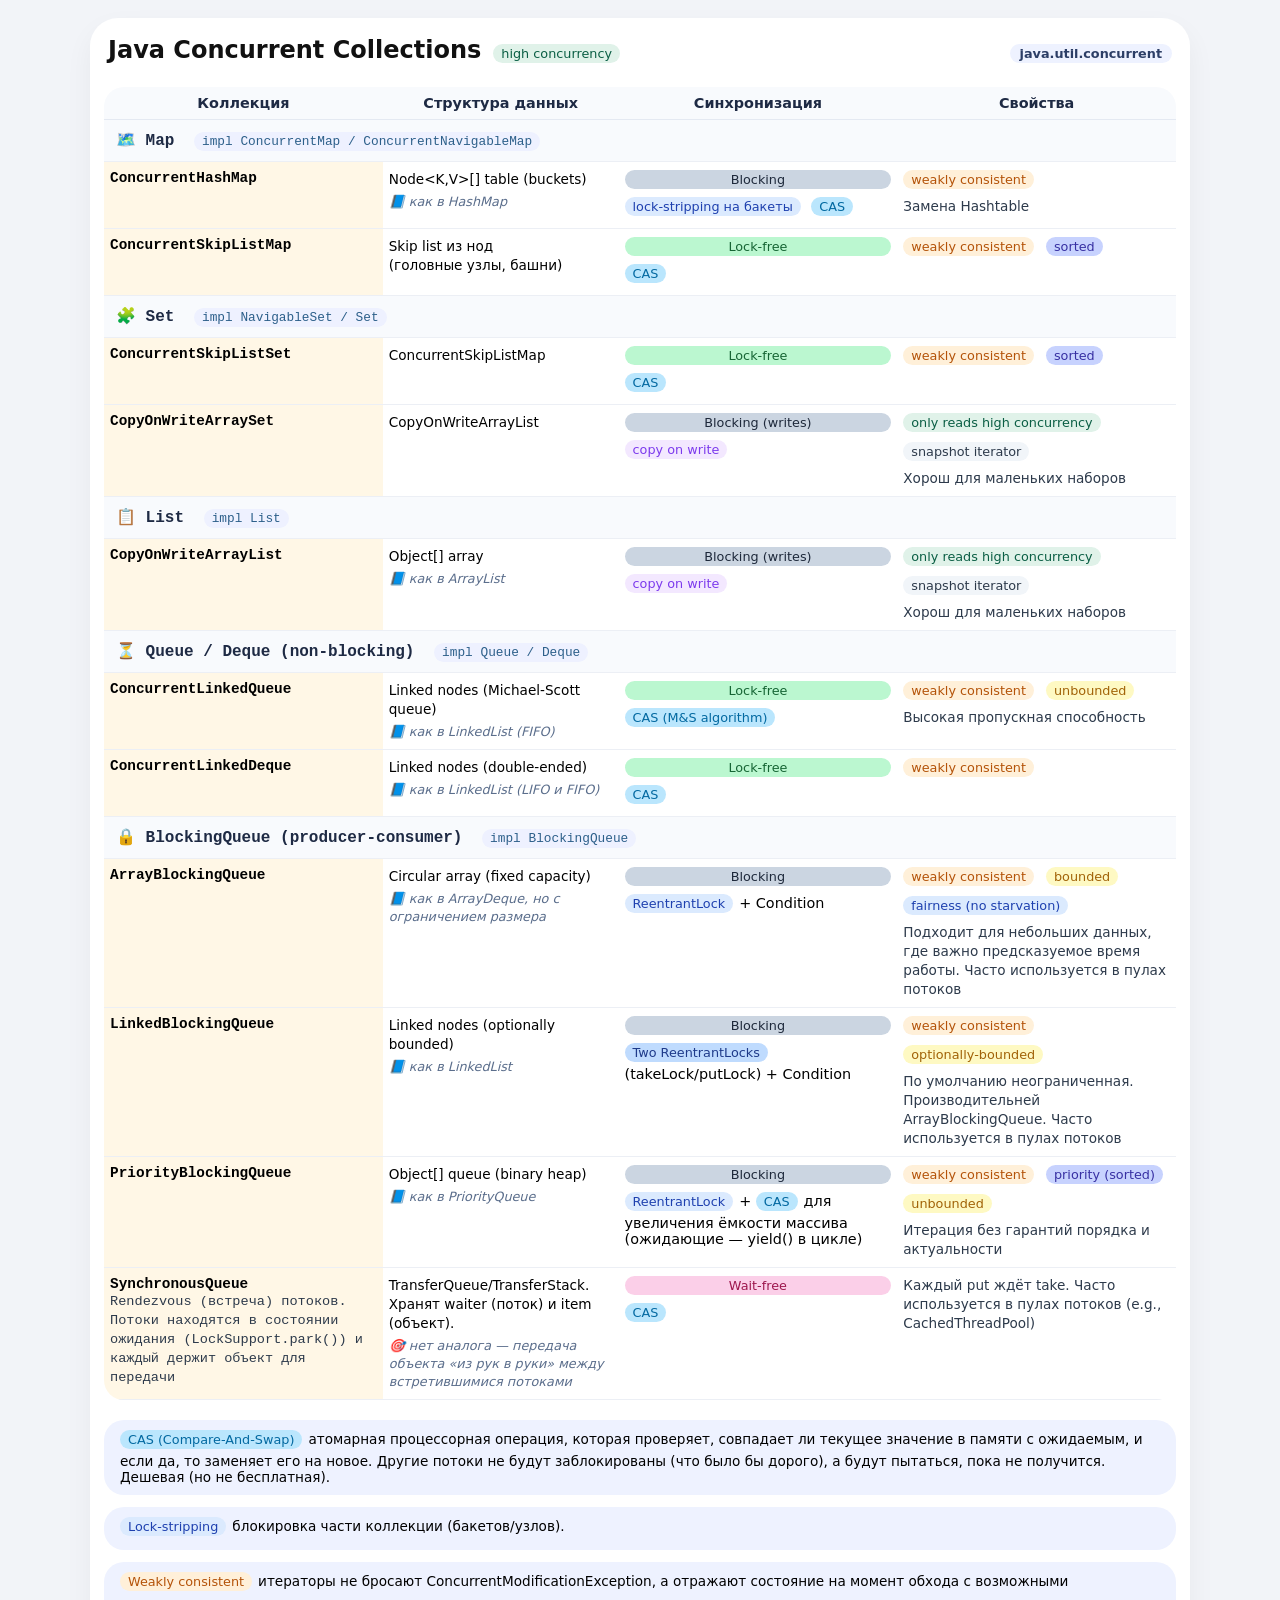
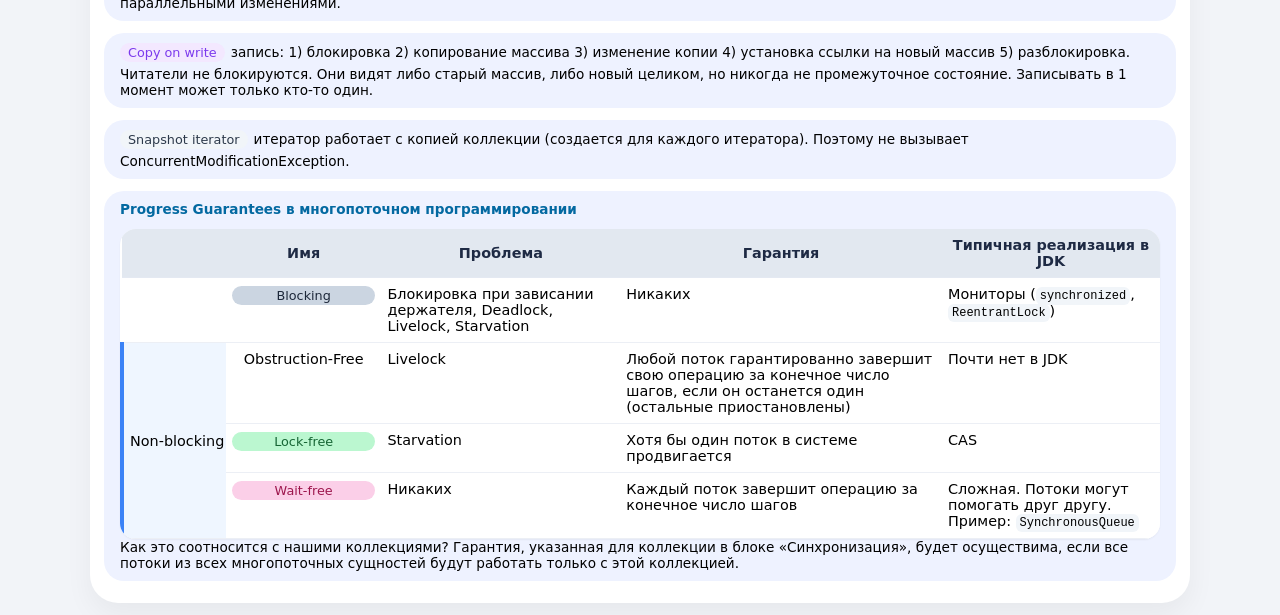
==== src/Collections.html @ 352c66ba "init" ====
<!DOCTYPE html>
<html>
<head>
    <meta charset="UTF-8">
    <meta name="viewport" content="width=device-width, initial-scale=1.0">
    <title>Java Concurrent Collections</title>
    <style>
        * {
            margin: 0;
            padding: 0;
            box-sizing: border-box;
        }
        body {
            background: #f2f4f8;
            display: flex;
            justify-content: center;
            align-items: center;
            min-height: 100vh;
            font-family: system-ui, -apple-system, 'Segoe UI', Roboto, Helvetica, sans-serif;
            padding: 18px 12px;
            font-size: 16px;
        }
        .card {
            max-width: 1100px;
            width: 100%;
            background: #ffffff;
            border-radius: 28px;
            box-shadow: 0 12px 28px rgba(0,0,0,0.05);
            padding: 18px 14px 22px 14px;
        }
        h2 {
            font-size: 1.5rem;
            font-weight: 620;
            display: flex;
            justify-content: space-between;
            align-items: baseline;
            margin-bottom: 20px;
            padding: 0 4px;
            color: #111;
        }
        .badge-cat {
            font-size: 0.8rem;
            background: #eef2ff;
            padding: 2px 10px;
            border-radius: 20px;
            color: #2c3e66;
        }
        .section-header {
            background: #f8fafd;
            font-weight: 700;
            font-size: 1.1rem;
            font-family: 'SF Mono', 'JetBrains Mono', monospace;
            text-align: left;
            color: #1e2a44;
            border-top: 1.5px solid #e4e9f2;
            border-bottom: 1.5px solid #e4e9f2;
        }
        .section-header td {
            background: #f8fafd;
            padding: 10px 12px;
            font-size: 1rem;
            font-weight: 700;
        }
        .impl-wrapper {
            background: #eef1ff;
            border-radius: 20px;
            padding: 2px 8px;
            font-size: 0.8rem;
            font-weight: normal;
            font-family: monospace;
            margin-left: 10px;
            color: #2c5f8a;
            display: inline-block;
        }
        table {
            width: 100%;
            border-collapse: collapse;
            font-size: 0.9rem;
            border-radius: 20px;
            overflow: hidden;
            table-layout: fixed;
        }
        th {
            background: #f8fafd;
            color: #1e2a44;
            font-weight: 600;
            padding: 8px 6px;
            border-bottom: 1.5px solid #e4e9f2;
            text-align: center;
            font-size: 0.9rem;
        }
        td {
            padding: 8px 6px;
            border-bottom: 1px solid #eceff5;
            background: white;
            vertical-align: top;
            font-size: 0.9rem;
        }
        .col-name {
            font-weight: 620;
            font-family: 'SF Mono', 'JetBrains Mono', monospace;
            font-size: 0.9rem;
            background: #fff7e6;
            text-align: left;
        }
        .struct-descr {
            font-size: 0.85rem;
            line-height: 1.4;
        }
        .struct-descr .analogy {
            font-size: 0.8rem;
            color: #5b6e8c;
            margin-top: 4px;
            font-style: italic;
        }
        /* общие теги */
        .tag {
            display: inline-block;
            padding: 2px 8px;
            border-radius: 24px;
            font-size: 0.8rem;
            font-weight: 500;
            margin-right: 6px;
            margin-bottom: 4px;
            white-space: nowrap;
        }
       .tag-lock { background: #dbeafe; color: #1e40af; }            
        .tag-twolocks { background: #bfdbfe; color: #1e3a8a; }        
        .tag-cas { background: #bae6fd; color: #0369a1; }             
        .tag-cow { background: #f3e8ff; color: #7c3aed; }             
        .tag-sorted { background: #c7d2fe; color: #3730a3; }          
        .tag-bounded { background: #fef9c3; color: #a16207; }         
        .tag-vol  { background: #ffe4e6; color: #be123c; }       
       .progress-blocking,
        .progress-lockfree,
        .progress-waitfree {
            display: block;
            text-align: center;
            margin-bottom: 8px;
            width: 100%;
            border-radius: 24px;
            padding: 2px 8px;
            font-size: 0.8rem;
            font-weight: 500;
            box-sizing: border-box;
        }
        .progress-blocking {
            background: #cbd5e1;
            color: #1e293b;
        }
        .progress-lockfree {
            background: #bbf7d0;
            color: #166534;
           
        }
        .progress-waitfree {
            background: #fbcfe8;
            color: #9d174d;
        }

        .high-conc {
            background: #e0f2e9;
            color: #0a5e44;
        }
        .weak {
            background: #fff0d9;
            color: #b45309;
        }
        .snapshot {
            background: #f1f5f9;
            color: #2d3a4b;
        }

        .tag-multi {
            display: flex;
            flex-wrap: wrap;
            gap: 6px;
            margin-bottom: 4px;
        }
        .text-feature {
            font-size: 0.85rem;
            line-height: 1.4;
            color: #2d3a4b;
        }
        .notes {
            margin-top: 20px;
            display: flex;
            flex-direction: column;
            gap: 12px;
        }
        .note-card {
            background: #eef2ff;
            padding: 10px 16px;
            border-radius: 20px;
            font-size: 0.85rem;
        }
        .note-card strong {
            color: #0369a1;
        }
        @media (max-width: 700px) {
            body { font-size: 14px; }
            .card { padding: 12px 8px; }
            .tag { white-space: normal; font-size: 0.7rem; padding: 2px 5px; }
            .note-card { font-size: 0.75rem; }
            .struct-descr { font-size: 0.75rem; }
            .struct-descr .analogy { font-size: 0.7rem; }
            .text-feature { font-size: 0.75rem; }
        }
        @media (max-width: 650px) {
            td, th { padding: 5px 2px; }
            .col-name { font-size: 0.8rem; }
            .impl-wrapper { font-size: 0.7rem; }
        }
        .progress-table {
        width: 100%;
        margin-top: 12px;
        border-collapse: collapse;
        background: white;
        border-radius: 16px;
        overflow: hidden;
        box-shadow: 0 1px 2px rgba(0,0,0,0.05);
        font-size: 0.8rem;
    }

    .progress-table th {
        background: #e2e8f0;
        padding: 8px 6px;
        text-align: center;
        font-weight: 600;
    }

    .progress-table td {
        padding: 8px 6px;
        vertical-align: top;
    }

    .progress-table tr:not(:first-child) td {
        border-top: 1px solid #e2e8f0;
    }

    .progress-table code {
        background: #f1f5f9;
        padding: 2px 4px;
        border-radius: 6px;
        font-size: 0.75rem;
    }
    </style>
</head>
<body>
<div class="card">
<h2>
    <span style="display: flex; align-items: baseline; gap: 12px; flex-wrap: wrap;">
        Java Concurrent Collections
        <span class="tag high-conc">high concurrency</span>
    </span>
    <span class="badge-cat">java.util.concurrent</span>
</h2>

    <table>
        <thead>
            <tr>
                <th style="width: 26%">Коллекция</th>
                <th style="width: 22%">Структура данных</th>
                <th style="width: 26%">Синхронизация</th>
                <th style="width: 26%">Свойства</th>
            </tr>
        </thead>
        <tbody>

            <!-- MAP -->
            <tr class="section-header">
                <td colspan="4">
                    <strong>🗺️ Map</strong>
                    <span class="impl-wrapper">impl ConcurrentMap / ConcurrentNavigableMap</span>
                </td>
            <tr>
                <td class="col-name">ConcurrentHashMap</span></td>
                <td class="struct-descr">
                    Node&lt;K,V&gt;[] table (buckets)
                    <div class="analogy">📘 как в HashMap</div>
                </td>
                <td>
                    <div class="tag progress-blocking">Blocking</div>
<span class="tag tag-lock">lock‑stripping на бакеты</span> <span class="tag tag-cas">CAS</span></td>
                <td>
                    <div class="tag-multi">
                        <span class="tag weak">weakly consistent</span>
                    </div>
                    <div class="text-feature">Замена Hashtable</div>
                </td>
            </tr>
            <tr>
                <td class="col-name">ConcurrentSkipListMap</span></td>
                <td class="struct-descr">
                    Skip list из нод <br> (головные узлы, башни)
                </td>
                <td>
                    <div class="tag progress-lockfree">Lock‑free</div>
                     <span class="tag tag-cas">CAS</span></td>
                <td>
                    <div class="tag-multi">
                        <span class="tag weak">weakly consistent</span>
                        <span class="tag tag-sorted">sorted</span>

                    </div>
                </td>
            </tr>

            <!-- SET -->
            <tr class="section-header"><td colspan="4"><strong>🧩 Set</strong> <span class="impl-wrapper">impl NavigableSet / Set</span></td></tr>
            <tr>
                <td class="col-name">ConcurrentSkipListSet</span></td>
                <td class="struct-descr">ConcurrentSkipListMap</td>
                <td> <div class="tag progress-lockfree">Lock‑free</div> <span class="tag tag-cas">CAS</span></td>
                <td>
                    <div class="tag-multi">
                        <span class="tag weak">weakly consistent</span>
                        <span class="tag tag-sorted">sorted</span>
                    </div>
                </td>
            </tr>
            <tr>
                <td class="col-name">CopyOnWriteArraySet</span></td>
                <td class="struct-descr">CopyOnWriteArrayList</td>
                <td>    <div class="tag progress-blocking">Blocking (writes)</div>
                <span class="tag tag-cow">copy on write</span> 
                <td>
                    <div class="tag-multi">
                        <span class="tag high-conc">only reads high concurrency</span>
                        <span class="tag snapshot">snapshot iterator</span>
                    </div>
                    <div class="text-feature">Хорош для маленьких наборов</div>
                </td>
            </tr>

            <!-- LIST -->
            <tr class="section-header"><td colspan="4"><strong>📋 List</strong> <span class="impl-wrapper">impl List</span></td></tr>
            <tr>
                <td class="col-name">CopyOnWriteArrayList</span></td>
                <td class="struct-descr">
                    Object[] array
                    <div class="analogy">📘 как в ArrayList</div>
                </td>
                <td><div class="tag progress-blocking">Blocking (writes)</div>
                    <span class="tag tag-cow">copy on write</span></span></td>
                <td>
                    <div class="tag-multi">
                        <span class="tag high-conc">only reads high concurrency</span>
                        <span class="tag snapshot">snapshot iterator</span>
                    </div>
                    <div class="text-feature">Хорош для маленьких наборов</div>
                </td>
            </tr>

            <tr class="section-header"><td colspan="4"><strong>⏳ Queue / Deque (non‑blocking)</strong> <span class="impl-wrapper">impl Queue / Deque</span></td>
            <tr>
                <td class="col-name">ConcurrentLinkedQueue</span></td>
                <td class="struct-descr">
                    Linked nodes (Michael‑Scott queue)
                    <div class="analogy">📘 как в LinkedList (FIFO)</div>
                </td>
                <td><div class="tag progress-lockfree">Lock‑free</div> <span class="tag tag-cas">CAS (M&S algorithm)</span></span></td>
                <td>
                    <div class="tag-multi">
                        <span class="tag weak">weakly consistent</span>
                        <span class="tag tag-bounded">unbounded</span>
                    </div>
                    <div class="text-feature">Высокая пропускная способность</div>
                </td>
            </tr>
            <tr>
                <td class="col-name">ConcurrentLinkedDeque</span></td>
                <td class="struct-descr">
                    Linked nodes (double‑ended)
                    <div class="analogy">📘 как в LinkedList (LIFO и FIFO)</div>
                </td>
                <td><div class="tag progress-lockfree">Lock‑free</div> <span class="tag tag-cas">CAS</span></span></td>
                <td>
                    <div class="tag-multi">
                        <span class="tag weak">weakly consistent</span>
                    </div>
                </td>
            </tr>

            <!-- BLOCKING QUEUES -->
            <tr class="section-header"><td colspan="4"><strong>🔒 BlockingQueue (producer‑consumer)</strong> <span class="impl-wrapper">impl BlockingQueue</span></td></tr>
            <tr>
                <td class="col-name">ArrayBlockingQueue</span></td>
                <td class="struct-descr">
                    Circular array (fixed capacity)
                    <div class="analogy">📘 как в ArrayDeque, но с ограничением размера</div>
                </td>
                <td><div class="tag progress-blocking">Blocking</div>
                    <span class="tag tag-lock">ReentrantLock</span>+ Condition</span></td>
                <td>
                    <div class="tag-multi">
                        <span class="tag weak">weakly consistent</span>
                        <span class="tag tag-bounded">bounded</span>
                        <span class="tag tag-lock">fairness (no starvation)</span>
                    </div>
                    <div class="text-feature">Подходит для небольших данных, где важно предсказуемое время работы. Часто используется в пулах потоков</div>
                </td>
            </tr>
            <tr>
                <td class="col-name">LinkedBlockingQueue</span></td>
                <td class="struct-descr">
                    Linked nodes (optionally bounded)
                    <div class="analogy">📘 как в LinkedList</div>
                </td>
                <td><div class="tag progress-blocking">Blocking</div>
                    <span class="tag tag-twolocks">Two ReentrantLocks</span>(takeLock/putLock) + Condition</span></td>
                <td>
                    <div class="tag-multi">
                        <span class="tag weak">weakly consistent</span>
                        <span class="tag tag-bounded">optionally‑bounded</span>
                    </div>
                    <div class="text-feature">По умолчанию неограниченная. Производительней ArrayBlockingQueue. Часто используется в пулах потоков</div>
                </td>
            </td>
            <tr>
                <td class="col-name">PriorityBlockingQueue</span></td>
                <td class="struct-descr">
                    Object[] queue (binary heap)
                    <div class="analogy">📘 как в PriorityQueue</div>
                </td>
                <td>
                    <div class="tag progress-blocking">Blocking</div>
                    <span class="tag tag-lock">ReentrantLock</span>+ <span class="tag tag-cas">CAS</span>для увеличения ёмкости массива (ожидающие — yield() в цикле)</span></td>
                <td>
                    <div class="tag-multi">
                        <span class="tag weak">weakly consistent</span>
                        <span class="tag tag-sorted">priority (sorted)</span>
                        <span class="tag tag-bounded">unbounded</span>
                    </div>
                    <div class="text-feature">Итерация без гарантий порядка и актуальности</div>
                </td>
            </tr>
            <tr>
                <td class="col-name">SynchronousQueue</span> <div class="text-feature"  style="font-weight: normal">Rendezvous (встреча) потоков. 
                Потоки находятся в состоянии ожидания (LockSupport.park()) и каждый держит объект для передачи</div>
                </td>
                <td class="struct-descr">
                    TransferQueue/TransferStack. Хранят waiter (поток) и item (объект).
                    <div class="analogy">🎯 нет аналога — передача объекта «из рук в руки» между встретившимися потоками</div>
                </td>
                <td>
                    <div class="tag progress-waitfree">Wait‑free</div>
                    <span class="tag tag-cas">CAS</span>
                </td>
                <td>
                    <div class="tag-multi">
                    <div class="text-feature">Каждый put ждёт take. Часто используется в пулах потоков (e.g., CachedThreadPool)</div>
                </td>
            </tr>
        </tbody>
    </table>

    <div class="notes">
        <div class="note-card">
            <span class="tag tag-cas">CAS (Compare-And-Swap)</span>атомарная процессорная операция, которая проверяет, совпадает ли текущее значение в памяти с ожидаемым, и если да, то заменяет его на новое. Другие потоки не будут заблокированы (что было бы дорого), а будут пытаться, пока не получится. Дешевая (но не бесплатная).
        </div>
        <div class="note-card">
            <span class="tag tag-lock">Lock‑stripping</span>блокировка части коллекции (бакетов/узлов).
        </div>
        <div class="note-card">
            <span class="tag weak">Weakly consistent</span>итераторы не бросают ConcurrentModificationException, а отражают состояние на момент обхода с возможными параллельными изменениями.
        </div>
        <div class="note-card">
            <span class="tag tag-cow">Copy on write</span>запись: 1) блокировка 2) копирование массива 3) изменение копии 4) установка ссылки на новый массив 5) разблокировка. Читатели не блокируются. Они видят либо старый массив, либо новый целиком, но никогда не промежуточное состояние. Записывать в 1 момент может только кто-то один.
        </div>
        <div class="note-card">
            <span class="tag snapshot"> Snapshot iterator</span>итератор работает с копией коллекции (создается для каждого итератора). Поэтому не  вызывает ConcurrentModificationException.
        </div>
        <div class="note-card">
            <strong>Progress Guarantees в многопоточном программировании</strong>
            <table class="progress-table">
                <thead>
                    <tr>
                        <th style="width: 10%;"></th>
                        <th style="width: 15%;">Имя</th>
                        <th style="width: 23%;">Проблема</th>
                        <th style="width: 31%;">Гарантия</th>
                        <th style="width: 21%;">Типичная реализация в JDK</th>
                    </tr>
                </thead>
                <tbody style="vertical-align: middle; text-align: left;">
                    <tr>
                        <td style="text-align: center;"> </td>
                        <td style="text-align: center;"><div class="tag progress-blocking">Blocking</div></td>
                        <td>Блокировка при зависании держателя, Deadlock, Livelock, Starvation</td>
                        <td>Никаких</td>
                        <td>Мониторы (<code>synchronized</code>, <code>ReentrantLock</code>)</td>
                    </tr>
                    <tr style="background: #f8fafc;">
                        <td style="text-align: center; vertical-align: middle; background-color: #eff6ff; border-left: 4px solid #3b82f6;" rowspan="3">Non‑blocking</td>
                        <td style="text-align: center;">Obstruction‑Free</td>
                        <td>Livelock</td>
                        <td>Любой поток гарантированно завершит свою операцию за конечное число шагов, если он останется один (остальные приостановлены)</td>
                        <td>Почти нет в JDK</td>
                    </tr>
                    <tr style="background: #f8fafc;">
                        <td style="text-align: center;"><div class="tag progress-lockfree">Lock‑free</div></td>
                        <td>Starvation</td>
                        <td>Хотя бы один поток в системе продвигается</td>
                        <td>CAS</td>
                    </tr>
                    <tr style="background: #f8fafc;">
                        <td style="text-align: center;"><div class="tag progress-waitfree">Wait‑free</div></td>
                        <td>Никаких</td>
                        <td>Каждый поток завершит операцию за конечное число шагов</td>
                        <td>Сложная. Потоки могут помогать друг другу. Пример: <code>SynchronousQueue</code></td>
                    </tr>
                </tbody>
            </table>
            Как это соотносится с нашими коллекциями? Гарантия, указанная для коллекции в блоке «Синхронизация», будет осуществима, если все потоки из всех многопоточных сущностей будут работать только с этой коллекцией.
        </div>
    </div>
</div>
</body>
</html>
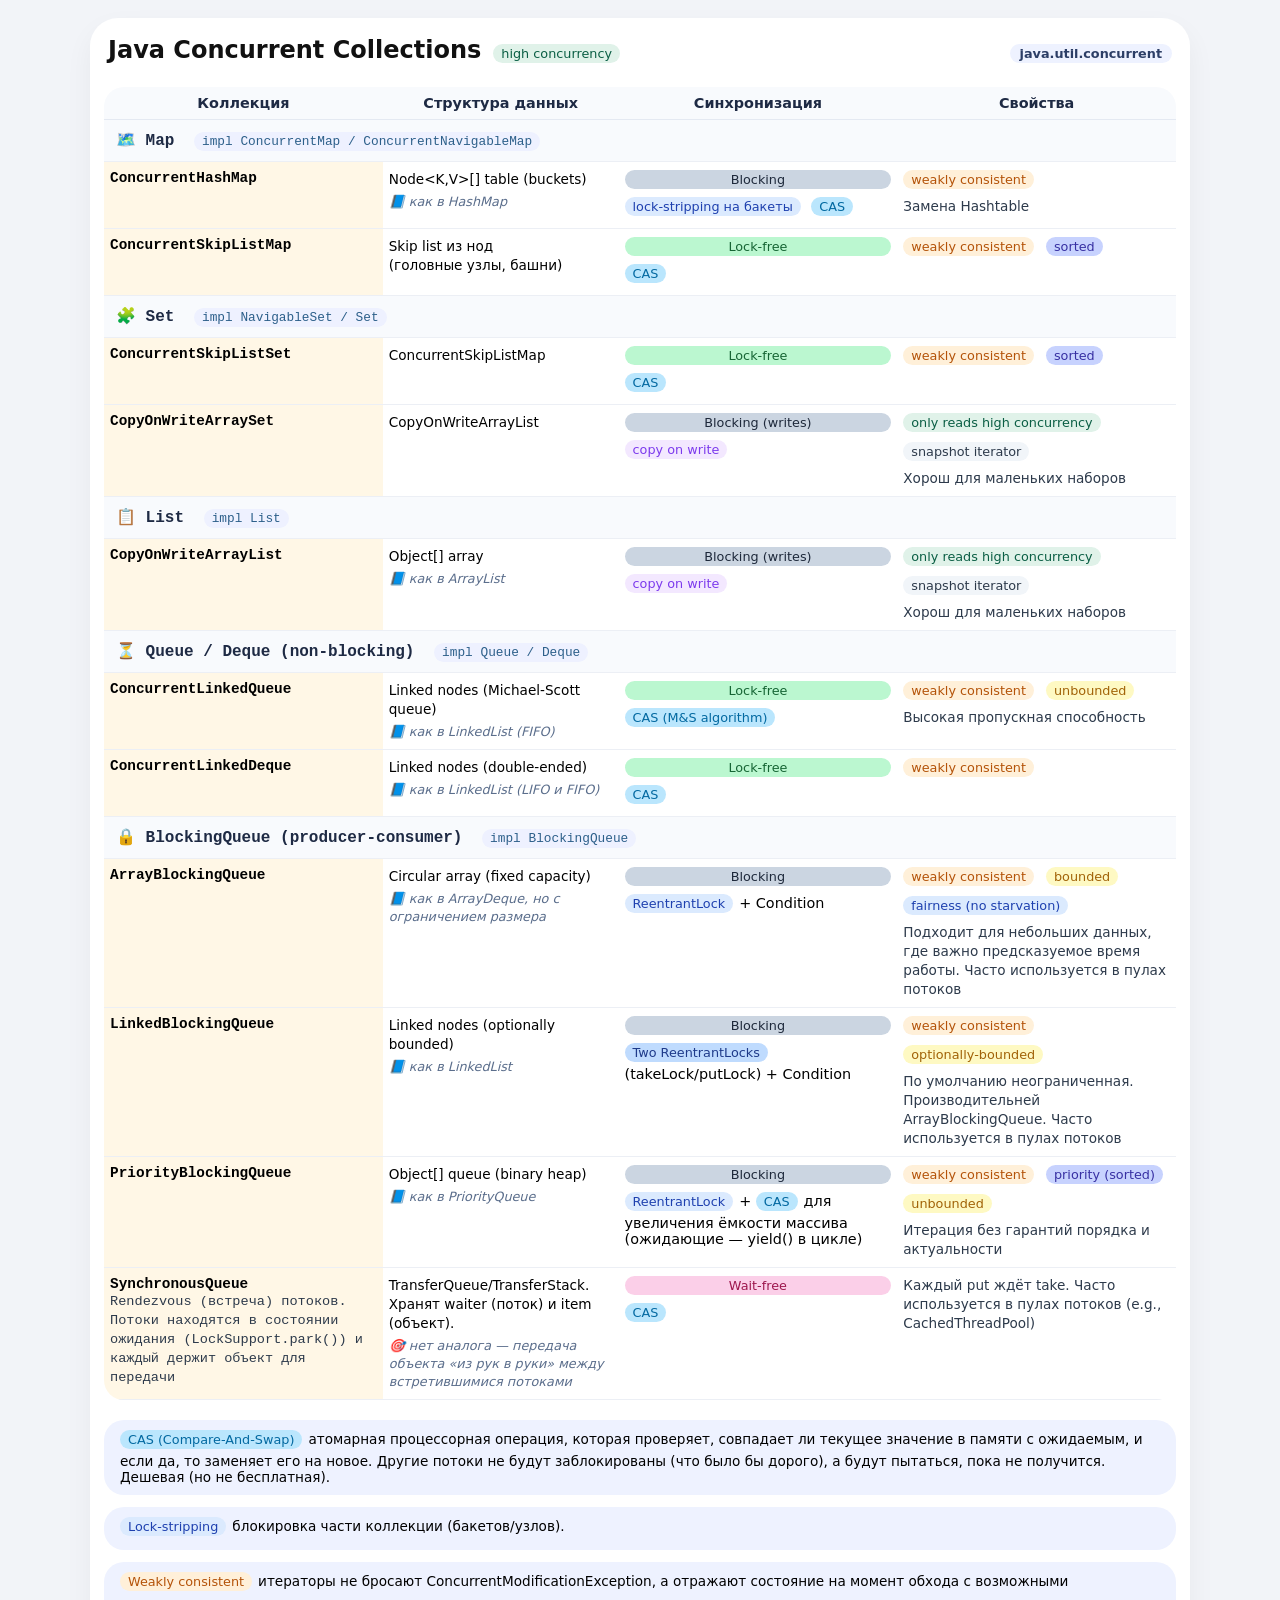
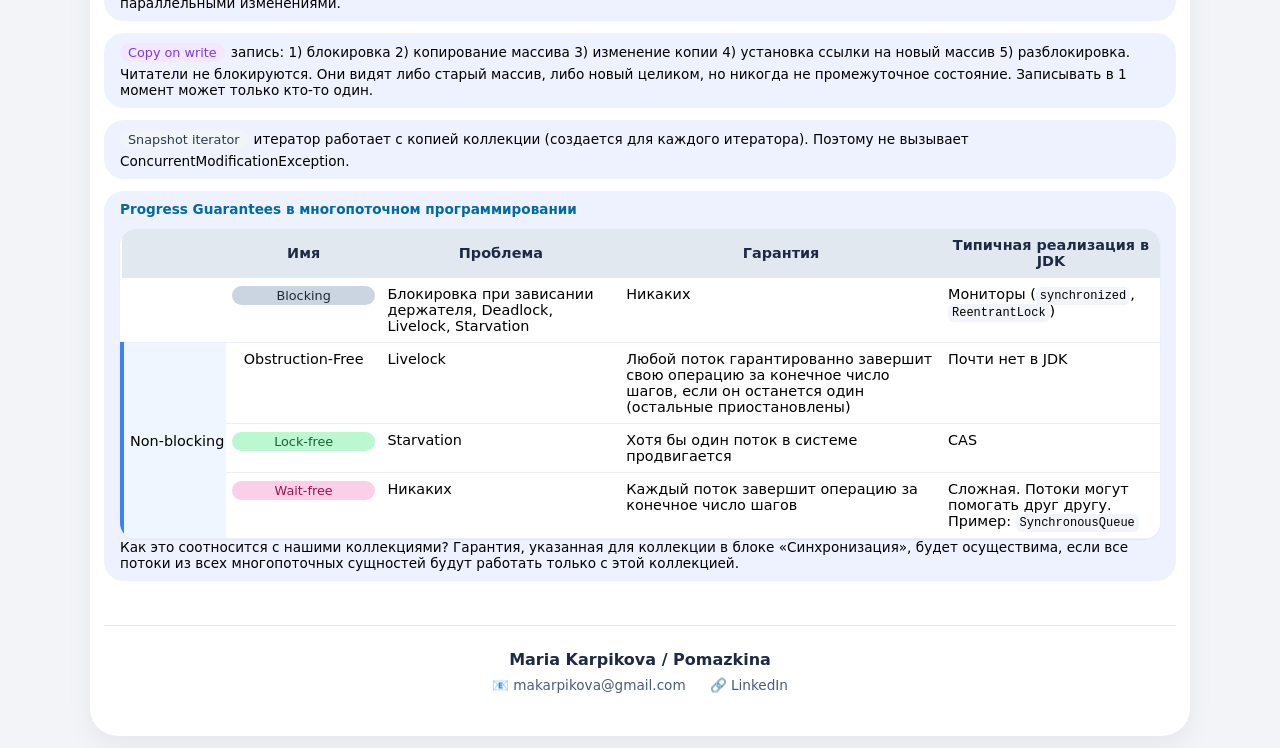
==== commit 81312b50: "new site structure" ====
--- a/src/Collections.html
+++ b/src/Collections.html
@@ -244,6 +244,48 @@
         border-radius: 6px;
         font-size: 0.75rem;
     }
+            /* стили футера */
+        .card-footer {
+            margin-top: 2rem;
+            padding: 1.5rem 0.5rem 0.5rem;
+            border-top: 1px solid #e2e8f0;
+            text-align: center;
+        }
+        .footer-name {
+            font-size: 1rem;
+            font-weight: 600;
+            color: #1e2a44;
+            margin-bottom: 0.5rem;
+        }
+        .footer-links {
+            display: flex;
+            gap: 1.5rem;
+            justify-content: center;
+            flex-wrap: wrap;
+            margin: 0.5rem 0 0.8rem;
+        }
+        .footer-links a {
+            color: #4a5b7a;
+            text-decoration: none;
+            font-size: 0.85rem;
+            font-weight: 500;
+            transition: color 0.2s;
+            display: inline-flex;
+            align-items: center;
+            gap: 5px;
+        }
+        .footer-links a:hover {
+            color: #2c3e66;
+            text-decoration: underline;
+        }
+        .footer-copyright {
+            font-size: 0.7rem;
+            color: #7c8aa5;
+            border-top: 1px solid #ecf3f9;
+            padding-top: 0.8rem;
+            margin-top: 0.5rem;
+            display: inline-block;
+        }
     </style>
 </head>
 <body>
@@ -514,6 +556,14 @@
             </table>
             Как это соотносится с нашими коллекциями? Гарантия, указанная для коллекции в блоке «Синхронизация», будет осуществима, если все потоки из всех многопоточных сущностей будут работать только с этой коллекцией.
         </div>
+            
+            <div class="card-footer">
+        <div class="footer-name">Maria Karpikova / Pomazkina</div>
+        <div class="footer-links">
+            <a href="mailto:makarpikova@gmail.com">📧 makarpikova@gmail.com</a>
+            <a href="https://www.linkedin.com/in/maria-pomazkina-7972a2a3" target="_blank" rel="noopener">🔗 LinkedIn</a>
+        </div>
+    </div>
     </div>
 </div>
 </body>
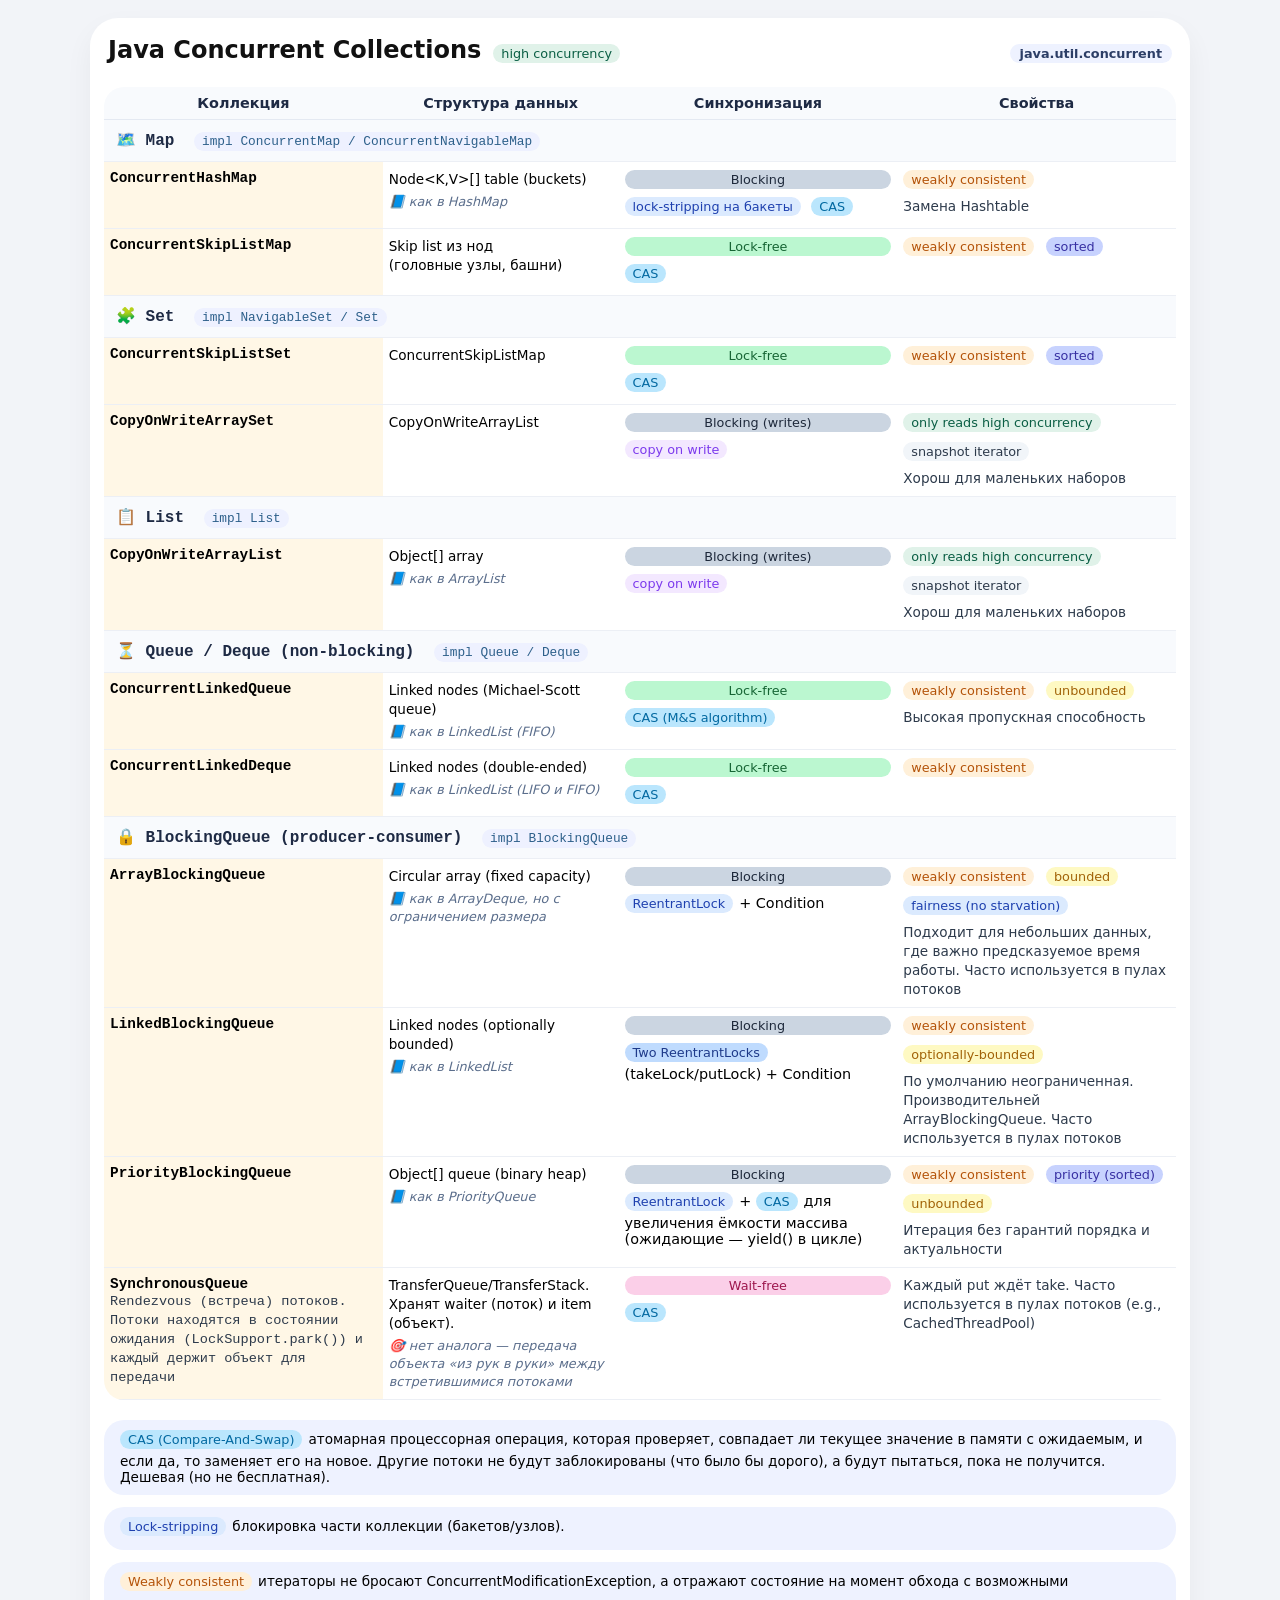
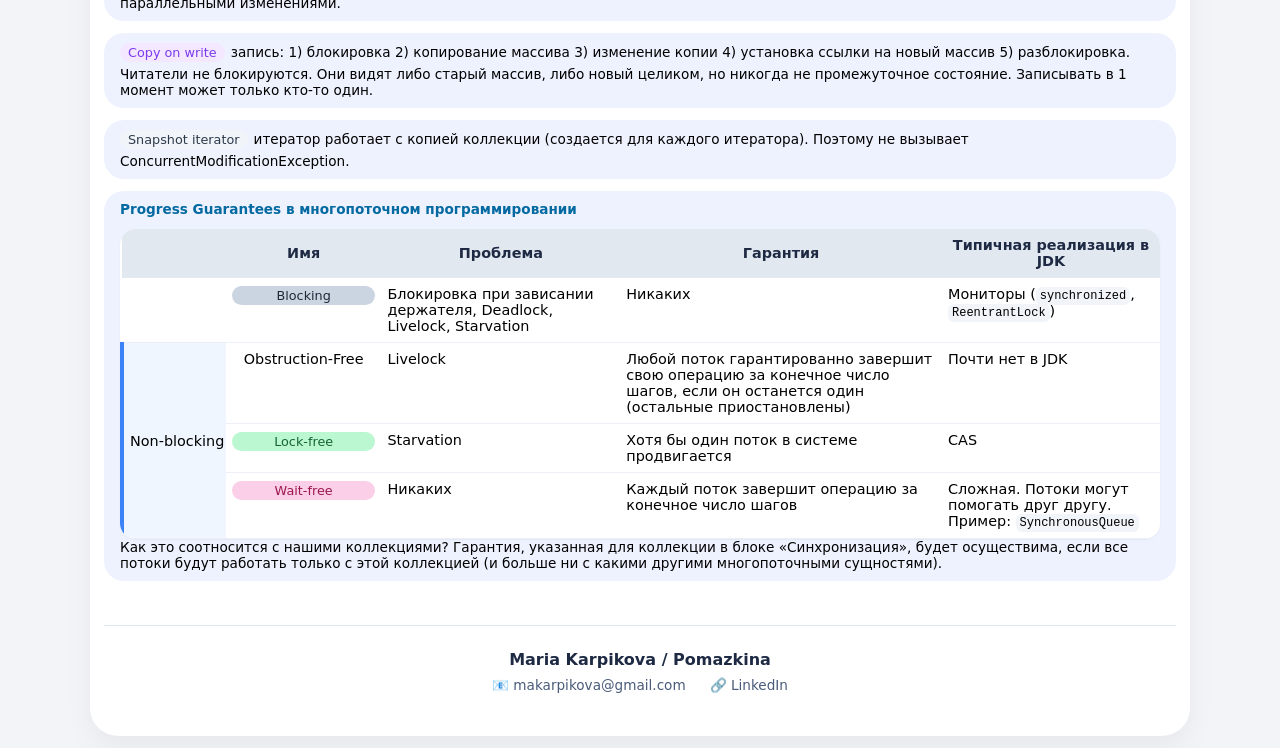
==== commit 92c46c26: "fix" ====
--- a/src/Collections.html
+++ b/src/Collections.html
@@ -554,7 +554,7 @@
                     </tr>
                 </tbody>
             </table>
-            Как это соотносится с нашими коллекциями? Гарантия, указанная для коллекции в блоке «Синхронизация», будет осуществима, если все потоки из всех многопоточных сущностей будут работать только с этой коллекцией.
+            Как это соотносится с нашими коллекциями? Гарантия, указанная для коллекции в блоке «Синхронизация», будет осуществима, если все потоки будут работать только с этой коллекцией (и больше ни с какими другими многопоточными сущностями).
         </div>
             
             <div class="card-footer">
